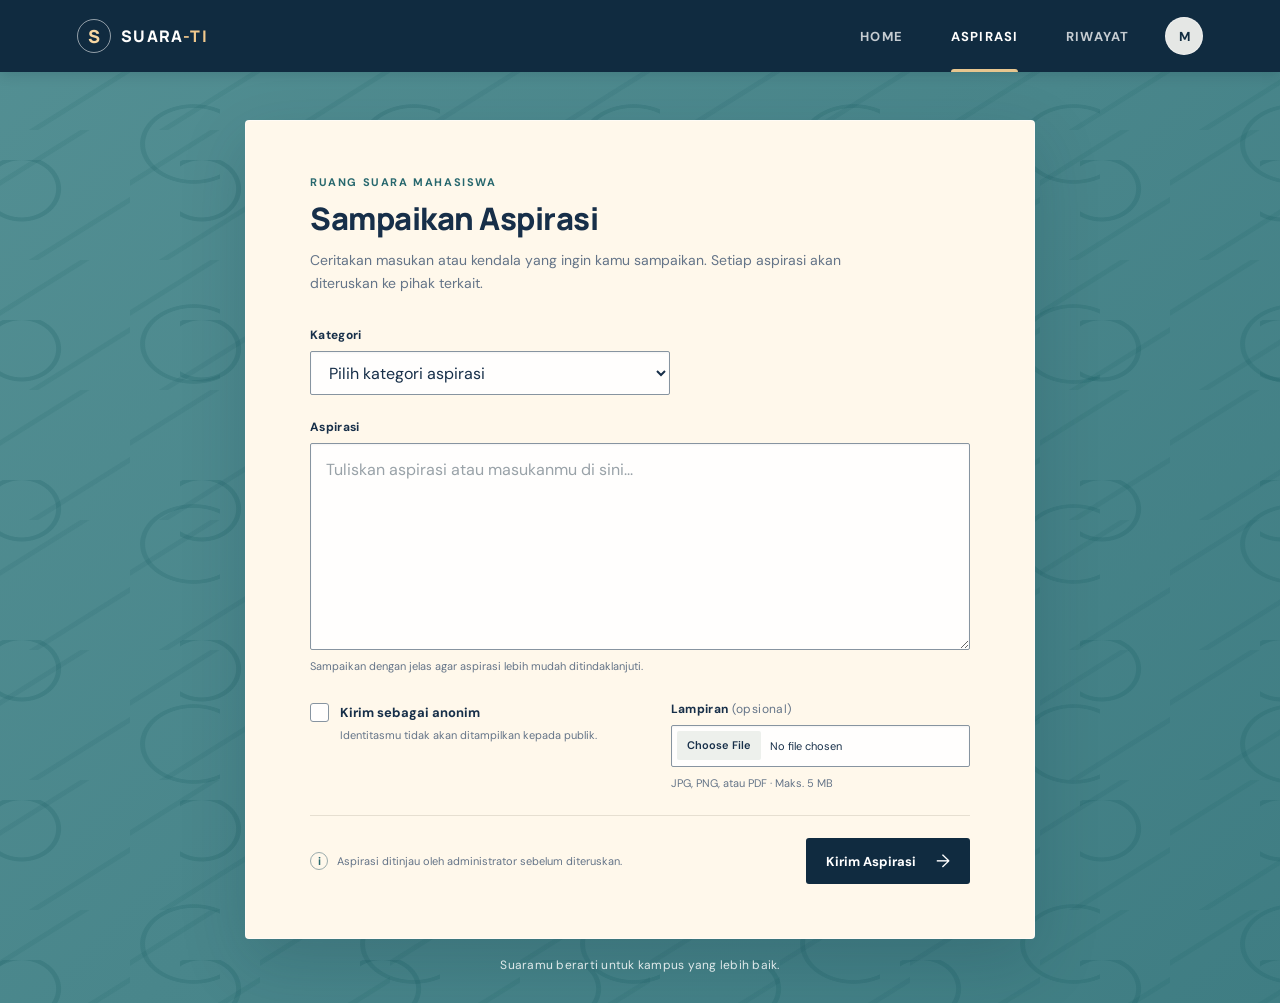
==== index.html @ 34c56a66 "Add student aspiration form UI Co-authored-by: Copilot App <223556219+Copilot@users.noreply.github.c" ====
<!doctype html>
<html lang="id">
  <head>
    <meta charset="utf-8">
    <meta name="viewport" content="width=device-width, initial-scale=1">
    <meta
      name="description"
      content="Sampaikan aspirasi dan masukan untuk lingkungan Fakultas Sains dan Teknologi."
    >
    <title>Sampaikan Aspirasi | SUARA-TI</title>
    <link rel="stylesheet" href="styles.css">
  </head>
  <body>
    <header class="siteHeader">
      <a class="brand" href="#" aria-label="SUARA-TI, halaman utama">
        <span class="brandMark" aria-hidden="true">S</span>
        <span class="brandName">SUARA<span>-TI</span></span>
      </a>

      <nav class="mainNav" aria-label="Navigasi utama">
        <a class="navLink" href="#">Home</a>
        <a class="navLink isActive" href="#" aria-current="page">Aspirasi</a>
        <a class="navLink" href="#">Riwayat</a>
      </nav>

      <button class="profileButton" type="button" aria-label="Profil mahasiswa">
        <span class="profileInitials" aria-hidden="true">M</span>
      </button>
    </header>

    <main class="pageContent">
      <section class="formCard" aria-labelledby="formTitle">
        <div class="formIntro">
          <p class="eyebrow">Ruang suara mahasiswa</p>
          <h1 id="formTitle">Sampaikan Aspirasi</h1>
          <p class="formDescription">
            Ceritakan masukan atau kendala yang ingin kamu sampaikan. Setiap aspirasi
            akan diteruskan ke pihak terkait.
          </p>
        </div>

        <form class="aspirationForm" action="#" method="post">
          <div class="formField categoryField">
            <label for="category">Kategori</label>
            <select id="category" name="category" required>
              <option value="" selected disabled>Pilih kategori aspirasi</option>
              <option value="akademik">Akademik</option>
              <option value="fasilitas">Fasilitas kampus</option>
              <option value="layanan">Layanan mahasiswa</option>
              <option value="lainnya">Lainnya</option>
            </select>
          </div>

          <div class="formField messageField">
            <label for="aspiration">Aspirasi</label>
            <textarea
              id="aspiration"
              name="aspiration"
              rows="7"
              placeholder="Tuliskan aspirasi atau masukanmu di sini..."
              required
            ></textarea>
            <p class="fieldHint">Sampaikan dengan jelas agar aspirasi lebih mudah ditindaklanjuti.</p>
          </div>

          <div class="formOptions">
            <label class="checkboxField" for="anonymous">
              <input id="anonymous" name="anonymous" type="checkbox">
              <span class="customCheckbox" aria-hidden="true"></span>
              <span class="checkboxCopy">
                <strong>Kirim sebagai anonim</strong>
                <span>Identitasmu tidak akan ditampilkan kepada publik.</span>
              </span>
            </label>

            <div class="formField attachmentField">
              <label for="attachment">Lampiran <span>(opsional)</span></label>
              <input
                id="attachment"
                name="attachment"
                type="file"
                accept=".jpg,.jpeg,.png,.pdf"
              >
              <p class="fieldHint">JPG, PNG, atau PDF · Maks. 5 MB</p>
            </div>
          </div>

          <div class="formFooter">
            <p class="privacyNote">
              <span class="privacyIcon" aria-hidden="true">i</span>
              Aspirasi ditinjau oleh administrator sebelum diteruskan.
            </p>
            <button class="submitButton" type="submit">
              Kirim Aspirasi
              <span aria-hidden="true">→</span>
            </button>
          </div>
        </form>
      </section>
      <p class="pageFootnote">Suaramu berarti untuk kampus yang lebih baik.</p>
    </main>
  </body>
</html>
---- styles.css ----
@import url("https://fonts.googleapis.com/css2?family=DM+Sans:wght@400;500;600;700&family=Manrope:wght@400;500;600;700;800&display=swap");

:root {
  color-scheme: light;
  --ink: #172f49;
  --mutedInk: #647488;
  --navy: #102b40;
  --teal: #367f84;
  --tealDark: #28686e;
  --cream: #fff8eb;
  --white: #fffefd;
  --line: #d7d9d3;
  --shadow: 0 22px 65px rgb(12 40 56 / 18%);
}

* {
  box-sizing: border-box;
}

body {
  min-width: 320px;
  min-height: 100vh;
  margin: 0;
  color: var(--ink);
  font-family: "DM Sans", sans-serif;
  background-color: #4a8d91;
  background-image:
    radial-gradient(ellipse at 12% 18%, transparent 0 34px, rgb(20 91 96 / 22%) 35px 39px, transparent 40px),
    radial-gradient(ellipse at 88% 72%, transparent 0 48px, rgb(20 91 96 / 20%) 49px 53px, transparent 54px),
    repeating-linear-gradient(148deg, transparent 0 42px, rgb(20 91 96 / 12%) 43px 47px, transparent 48px 83px),
    linear-gradient(135deg, #538f93, #3f7d83);
  background-size: 180px 160px, 220px 200px, 130px 130px, cover;
}

button,
input,
select,
textarea {
  font: inherit;
}

.siteHeader {
  position: relative;
  z-index: 1;
  display: flex;
  min-height: 72px;
  align-items: center;
  justify-content: space-between;
  padding: 0 clamp(22px, 6vw, 88px);
  color: var(--white);
  background: var(--navy);
  box-shadow: 0 3px 12px rgb(7 28 42 / 14%);
}

.brand {
  display: inline-flex;
  align-items: center;
  gap: 10px;
  color: inherit;
  text-decoration: none;
}

.brandMark {
  display: grid;
  width: 34px;
  height: 34px;
  place-items: center;
  border: 1px solid rgb(255 255 255 / 54%);
  border-radius: 50%;
  color: #f7d7a2;
  font-family: "Manrope", sans-serif;
  font-size: 18px;
  font-weight: 800;
}

.brandName {
  font-family: "Manrope", sans-serif;
  font-size: 16px;
  font-weight: 800;
  letter-spacing: 1.4px;
}

.brandName span {
  color: #f1c98d;
}

.mainNav {
  display: flex;
  height: 72px;
  align-items: stretch;
  gap: clamp(20px, 4vw, 48px);
  margin-left: auto;
  margin-right: 36px;
}

.navLink {
  position: relative;
  display: inline-flex;
  align-items: center;
  color: rgb(255 255 255 / 76%);
  font-size: 13px;
  font-weight: 700;
  letter-spacing: 1.15px;
  text-decoration: none;
  text-transform: uppercase;
  transition: color 160ms ease;
}

.navLink:hover,
.navLink.isActive {
  color: var(--white);
}

.navLink.isActive::after {
  position: absolute;
  right: 0;
  bottom: 0;
  left: 0;
  height: 3px;
  border-radius: 3px 3px 0 0;
  background: #e7c68f;
  content: "";
}

.profileButton {
  display: grid;
  width: 38px;
  height: 38px;
  flex: 0 0 auto;
  place-items: center;
  padding: 0;
  border: 1px solid rgb(255 255 255 / 42%);
  border-radius: 50%;
  color: var(--navy);
  background: #e5e7e5;
  cursor: pointer;
}

.profileInitials {
  font-size: 13px;
  font-weight: 700;
}

.pageContent {
  display: flex;
  min-height: calc(100vh - 72px);
  flex-direction: column;
  align-items: center;
  justify-content: center;
  padding: 48px 20px 30px;
}

.formCard {
  width: min(100%, 790px);
  padding: clamp(28px, 5vw, 54px) clamp(24px, 6vw, 64px);
  border: 1px solid rgb(255 255 255 / 54%);
  border-radius: 4px;
  background: var(--cream);
  box-shadow: var(--shadow);
}

.formIntro {
  max-width: 600px;
  margin-bottom: 32px;
}

.eyebrow {
  margin: 0 0 8px;
  color: var(--tealDark);
  font-size: 11px;
  font-weight: 700;
  letter-spacing: 1.6px;
  text-transform: uppercase;
}

h1 {
  margin: 0;
  color: var(--ink);
  font-family: "Manrope", sans-serif;
  font-size: clamp(25px, 4vw, 31px);
  font-weight: 800;
  letter-spacing: -0.5px;
}

.formDescription {
  max-width: 540px;
  margin: 10px 0 0;
  color: var(--mutedInk);
  font-size: 14px;
  line-height: 1.65;
}

.aspirationForm {
  display: grid;
  gap: 24px;
}

.formField {
  display: grid;
  gap: 8px;
}

.formField > label {
  color: var(--ink);
  font-size: 12px;
  font-weight: 700;
  letter-spacing: 0.35px;
}

.formField > label span {
  color: var(--mutedInk);
  font-weight: 400;
}

select,
textarea,
.attachmentField input[type="file"] {
  width: 100%;
  border: 1px solid #8794a0;
  border-radius: 2px;
  color: var(--ink);
  background: var(--white);
  box-shadow: inset 0 1px 2px rgb(16 43 64 / 5%);
}

select {
  max-width: 360px;
  min-height: 44px;
  padding: 0 14px;
}

textarea {
  min-height: 180px;
  padding: 13px 15px;
  resize: vertical;
  line-height: 1.6;
}

select:focus,
textarea:focus,
.attachmentField input[type="file"]:focus-visible {
  border-color: var(--tealDark);
  outline: 3px solid rgb(54 127 132 / 18%);
}

textarea::placeholder {
  color: #99a2a8;
}

.fieldHint {
  margin: 0;
  color: var(--mutedInk);
  font-size: 11px;
  line-height: 1.5;
}

.formOptions {
  display: grid;
  grid-template-columns: minmax(0, 1fr) minmax(210px, 0.9fr);
  align-items: start;
  gap: 28px;
  padding-top: 2px;
}

.checkboxField {
  position: relative;
  display: flex;
  align-items: flex-start;
  gap: 11px;
  padding-top: 2px;
  cursor: pointer;
}

.checkboxField input {
  position: absolute;
  width: 1px;
  height: 1px;
  opacity: 0;
}

.customCheckbox {
  display: grid;
  width: 19px;
  height: 19px;
  flex: 0 0 auto;
  place-items: center;
  border: 1px solid #8794a0;
  border-radius: 3px;
  background: var(--white);
}

.checkboxField input:checked + .customCheckbox {
  border-color: var(--tealDark);
  background: var(--tealDark);
}

.checkboxField input:checked + .customCheckbox::after {
  width: 8px;
  height: 4px;
  transform: translateY(-1px) rotate(-45deg);
  border-bottom: 2px solid white;
  border-left: 2px solid white;
  content: "";
}

.checkboxField input:focus-visible + .customCheckbox {
  outline: 3px solid rgb(54 127 132 / 22%);
  outline-offset: 2px;
}

.checkboxCopy {
  display: grid;
  gap: 5px;
  color: var(--mutedInk);
  font-size: 11px;
  line-height: 1.5;
}

.checkboxCopy strong {
  color: var(--ink);
  font-size: 13px;
}

.attachmentField input[type="file"] {
  min-height: 42px;
  padding: 5px;
  font-size: 11px;
}

.attachmentField input[type="file"]::file-selector-button {
  min-height: 29px;
  margin-right: 9px;
  padding: 0 10px;
  border: 0;
  border-radius: 2px;
  color: var(--ink);
  background: #edf0ec;
  font: inherit;
  font-weight: 600;
  cursor: pointer;
}

.formFooter {
  display: flex;
  align-items: center;
  justify-content: space-between;
  gap: 20px;
  padding-top: 22px;
  border-top: 1px solid #e6dfd1;
}

.privacyNote {
  display: flex;
  align-items: center;
  gap: 9px;
  margin: 0;
  color: var(--mutedInk);
  font-size: 11px;
  line-height: 1.5;
}

.privacyIcon {
  display: grid;
  width: 18px;
  height: 18px;
  flex: 0 0 auto;
  place-items: center;
  border: 1px solid #9aabac;
  border-radius: 50%;
  color: var(--tealDark);
  font-size: 11px;
  font-weight: 700;
}

.submitButton {
  display: inline-flex;
  min-height: 46px;
  align-items: center;
  justify-content: center;
  gap: 20px;
  padding: 0 20px;
  border: 0;
  border-radius: 3px;
  color: white;
  background: var(--navy);
  font-size: 13px;
  font-weight: 700;
  cursor: pointer;
  transition: background-color 160ms ease, transform 160ms ease;
}

.submitButton:hover {
  transform: translateY(-1px);
  background: var(--tealDark);
}

.submitButton:focus-visible,
.profileButton:focus-visible,
.navLink:focus-visible,
.brand:focus-visible {
  outline: 3px solid #e7c68f;
  outline-offset: 3px;
}

.submitButton span {
  font-size: 18px;
  font-weight: 400;
  line-height: 1;
}

.pageFootnote {
  margin: 18px 0 0;
  color: rgb(255 255 255 / 84%);
  font-size: 12px;
  letter-spacing: 0.25px;
  text-align: center;
}

@media (max-width: 620px) {
  .siteHeader {
    min-height: 64px;
    padding: 0 18px;
  }

  .brandName {
    display: none;
  }

  .mainNav {
    height: 64px;
    gap: clamp(13px, 4vw, 25px);
    margin-right: 18px;
  }

  .navLink {
    font-size: 10px;
    letter-spacing: 0.7px;
  }

  .profileButton {
    width: 34px;
    height: 34px;
  }

  .pageContent {
    min-height: calc(100vh - 64px);
    justify-content: flex-start;
    padding: 24px 14px;
  }

  .formCard {
    padding: 27px 21px;
  }

  .formIntro {
    margin-bottom: 26px;
  }

  .formDescription {
    font-size: 13px;
  }

  .aspirationForm {
    gap: 20px;
  }

  textarea {
    min-height: 160px;
  }

  .formOptions {
    grid-template-columns: 1fr;
    gap: 20px;
  }

  .formFooter {
    align-items: stretch;
    flex-direction: column;
    padding-top: 18px;
  }

  .submitButton {
    width: 100%;
  }
}

@media (prefers-reduced-motion: reduce) {
  *,
  *::before,
  *::after {
    scroll-behavior: auto !important;
    transition-duration: 0.01ms !important;
  }
}
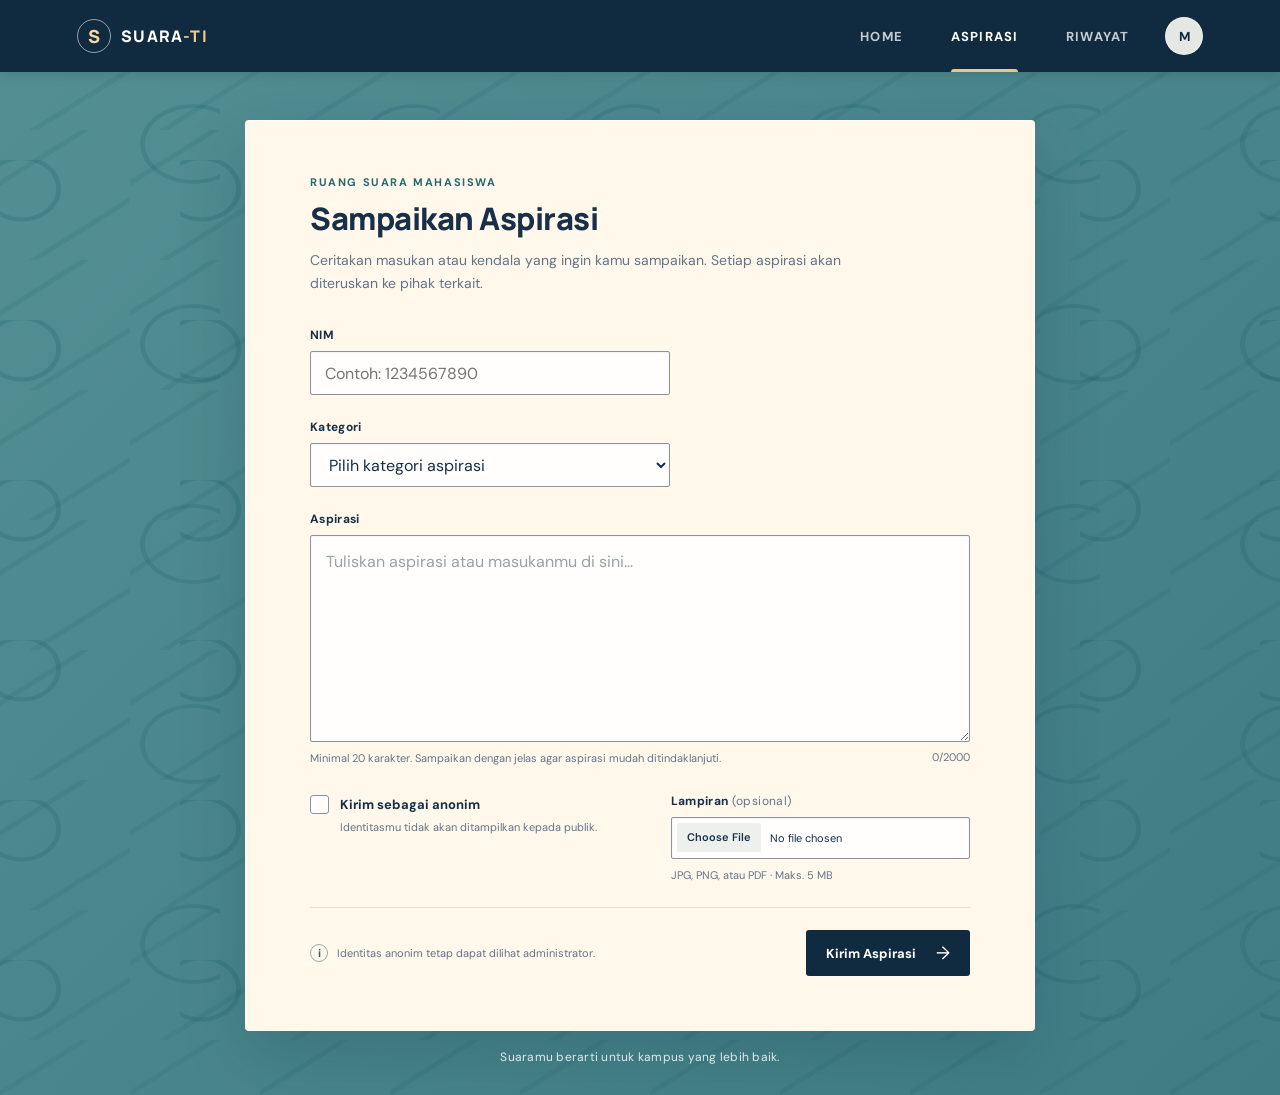
==== commit b0dee609: "Add aspiration form validation Co-authored-by: Copilot App <223556219+Copilot@users.noreply.github.c" ====
--- a/index.html
+++ b/index.html
@@ -39,16 +39,40 @@
           </p>
         </div>
 
-        <form class="aspirationForm" action="#" method="post">
+        <form class="aspirationForm" id="aspirationForm" novalidate>
+          <div class="formField nimField">
+            <label for="studentId">NIM</label>
+            <input
+              id="studentId"
+              name="studentId"
+              type="text"
+              inputmode="numeric"
+              autocomplete="off"
+              placeholder="Contoh: 1234567890"
+              pattern="[0-9]{10}"
+              minlength="10"
+              maxlength="10"
+              aria-describedby="studentIdError"
+              required
+            >
+            <p class="fieldError" id="studentIdError"></p>
+          </div>
+
           <div class="formField categoryField">
             <label for="category">Kategori</label>
-            <select id="category" name="category" required>
+            <select
+              id="category"
+              name="category"
+              aria-describedby="categoryError"
+              required
+            >
               <option value="" selected disabled>Pilih kategori aspirasi</option>
               <option value="akademik">Akademik</option>
               <option value="fasilitas">Fasilitas kampus</option>
               <option value="layanan">Layanan mahasiswa</option>
               <option value="lainnya">Lainnya</option>
             </select>
+            <p class="fieldError" id="categoryError"></p>
           </div>
 
           <div class="formField messageField">
@@ -57,10 +81,19 @@
               id="aspiration"
               name="aspiration"
               rows="7"
+              minlength="20"
+              maxlength="2000"
               placeholder="Tuliskan aspirasi atau masukanmu di sini..."
+              aria-describedby="aspirationHint aspirationCounter aspirationError"
               required
             ></textarea>
-            <p class="fieldHint">Sampaikan dengan jelas agar aspirasi lebih mudah ditindaklanjuti.</p>
+            <div class="fieldMeta">
+              <p class="fieldHint" id="aspirationHint">
+                Minimal 20 karakter. Sampaikan dengan jelas agar aspirasi mudah ditindaklanjuti.
+              </p>
+              <p class="characterCounter" id="aspirationCounter" aria-live="polite">0/2000</p>
+            </div>
+            <p class="fieldError" id="aspirationError"></p>
           </div>
 
           <div class="formOptions">
@@ -80,15 +113,26 @@
                 name="attachment"
                 type="file"
                 accept=".jpg,.jpeg,.png,.pdf"
+                aria-describedby="attachmentHint attachmentError"
               >
-              <p class="fieldHint">JPG, PNG, atau PDF · Maks. 5 MB</p>
+              <p class="fieldHint" id="attachmentHint">JPG, PNG, atau PDF · Maks. 5 MB</p>
+              <p class="fieldError" id="attachmentError"></p>
             </div>
           </div>
+
+          <div
+            class="formFeedback"
+            id="formFeedback"
+            role="status"
+            aria-live="polite"
+            tabindex="-1"
+            hidden
+          ></div>
 
           <div class="formFooter">
             <p class="privacyNote">
               <span class="privacyIcon" aria-hidden="true">i</span>
-              Aspirasi ditinjau oleh administrator sebelum diteruskan.
+              Identitas anonim tetap dapat dilihat administrator.
             </p>
             <button class="submitButton" type="submit">
               Kirim Aspirasi
@@ -99,5 +143,6 @@
       </section>
       <p class="pageFootnote">Suaramu berarti untuk kampus yang lebih baik.</p>
     </main>
+    <script src="script.js" defer></script>
   </body>
 </html>
--- a/styles.css
+++ b/styles.css
@@ -213,6 +213,7 @@
 }
 
 select,
+input[type="text"],
 textarea,
 .attachmentField input[type="file"] {
   width: 100%;
@@ -229,6 +230,12 @@
   padding: 0 14px;
 }
 
+input[type="text"] {
+  max-width: 360px;
+  min-height: 44px;
+  padding: 0 14px;
+}
+
 textarea {
   min-height: 180px;
   padding: 13px 15px;
@@ -237,6 +244,7 @@
 }
 
 select:focus,
+input[type="text"]:focus,
 textarea:focus,
 .attachmentField input[type="file"]:focus-visible {
   border-color: var(--tealDark);
@@ -252,6 +260,65 @@
   color: var(--mutedInk);
   font-size: 11px;
   line-height: 1.5;
+}
+
+.fieldMeta {
+  display: flex;
+  align-items: flex-start;
+  justify-content: space-between;
+  gap: 12px;
+}
+
+.characterCounter {
+  flex: 0 0 auto;
+  margin: 0;
+  color: var(--mutedInk);
+  font-size: 11px;
+  font-variant-numeric: tabular-nums;
+}
+
+.fieldError {
+  min-height: 0;
+  margin: 0;
+  color: #a52e32;
+  font-size: 12px;
+  font-weight: 600;
+  line-height: 1.45;
+}
+
+.fieldError:empty {
+  display: none;
+}
+
+.isInvalid {
+  border-color: #b83b3e !important;
+  outline: 3px solid rgb(184 59 62 / 13%);
+}
+
+.formFeedback {
+  padding: 13px 15px;
+  border: 1px solid #a7cbb4;
+  border-radius: 3px;
+  color: #245c3b;
+  background: #edf7f0;
+  font-size: 13px;
+  font-weight: 600;
+  line-height: 1.5;
+}
+
+.formFeedback[hidden] {
+  display: none;
+}
+
+.formFeedback.isError {
+  border-color: #e4b7b7;
+  color: #8d292d;
+  background: #fff0ef;
+}
+
+.characterCounter.isAtLimit {
+  color: #a52e32;
+  font-weight: 700;
 }
 
 .formOptions {
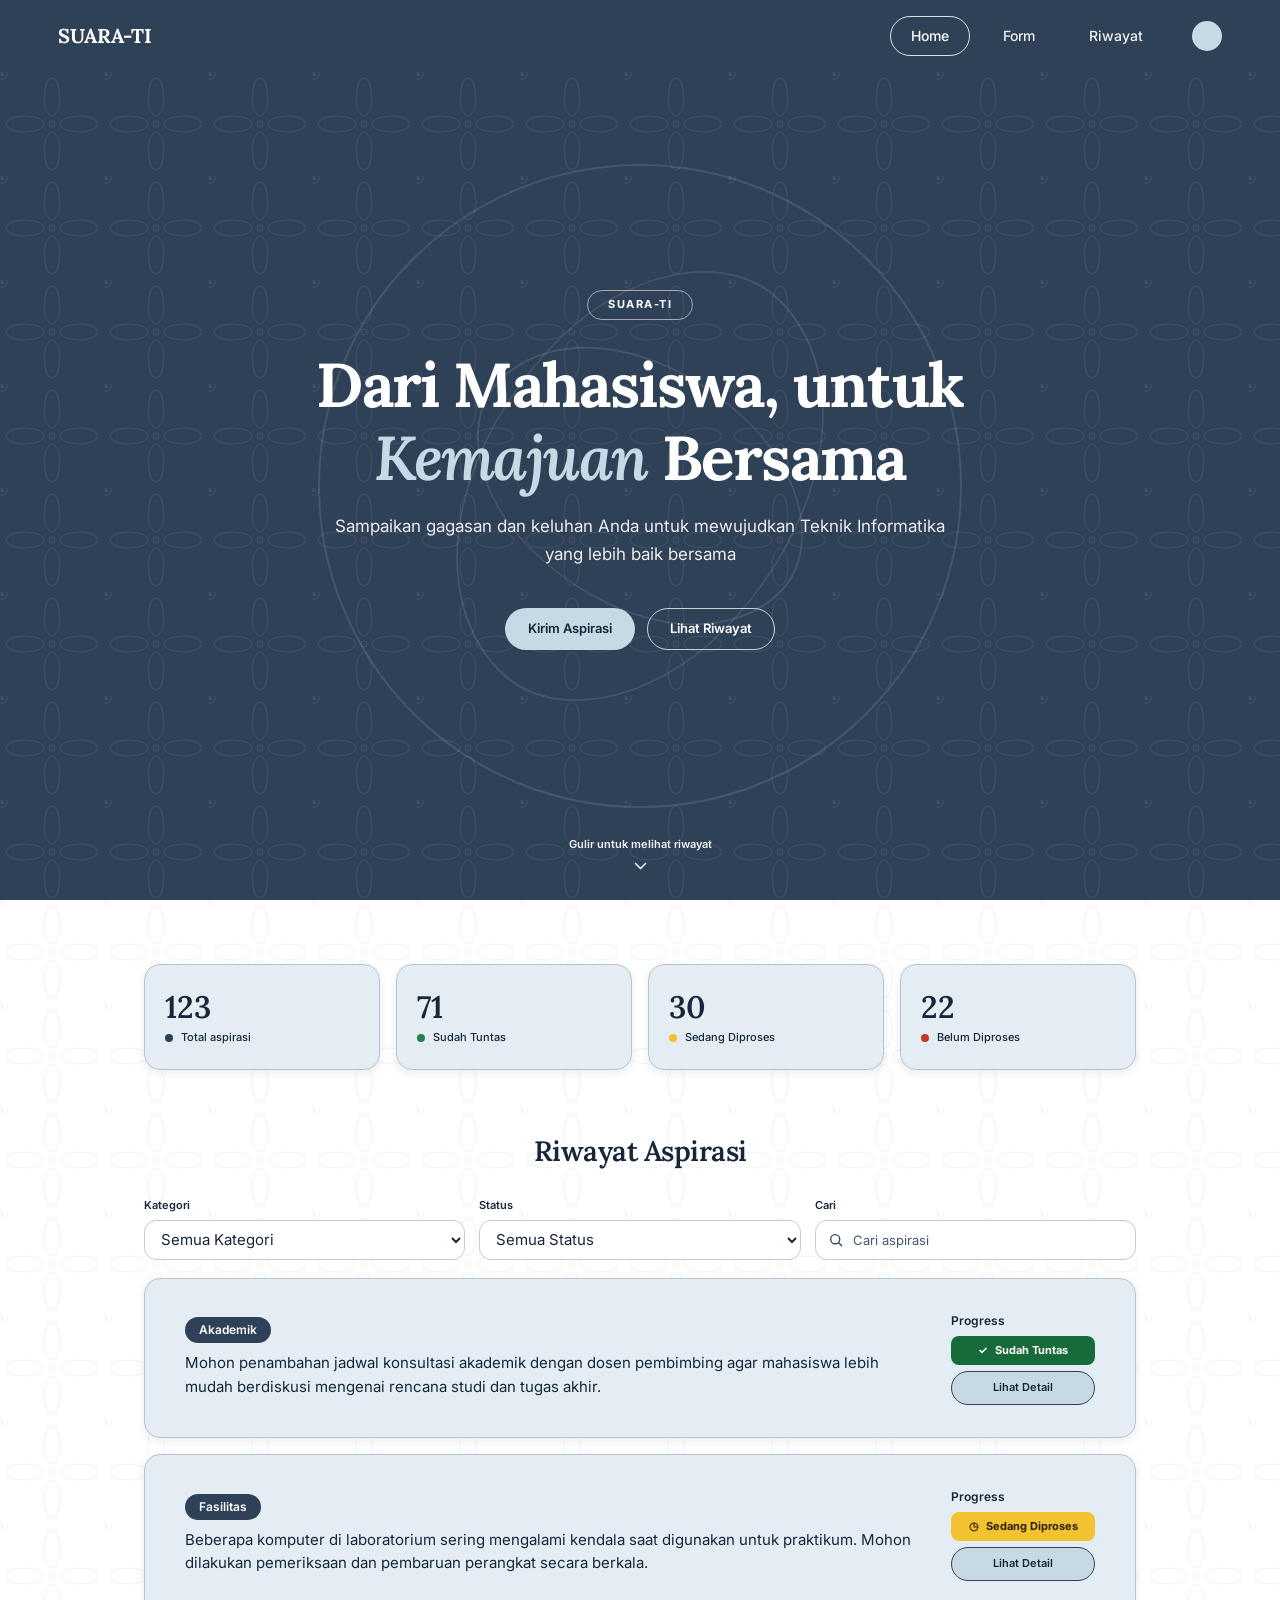
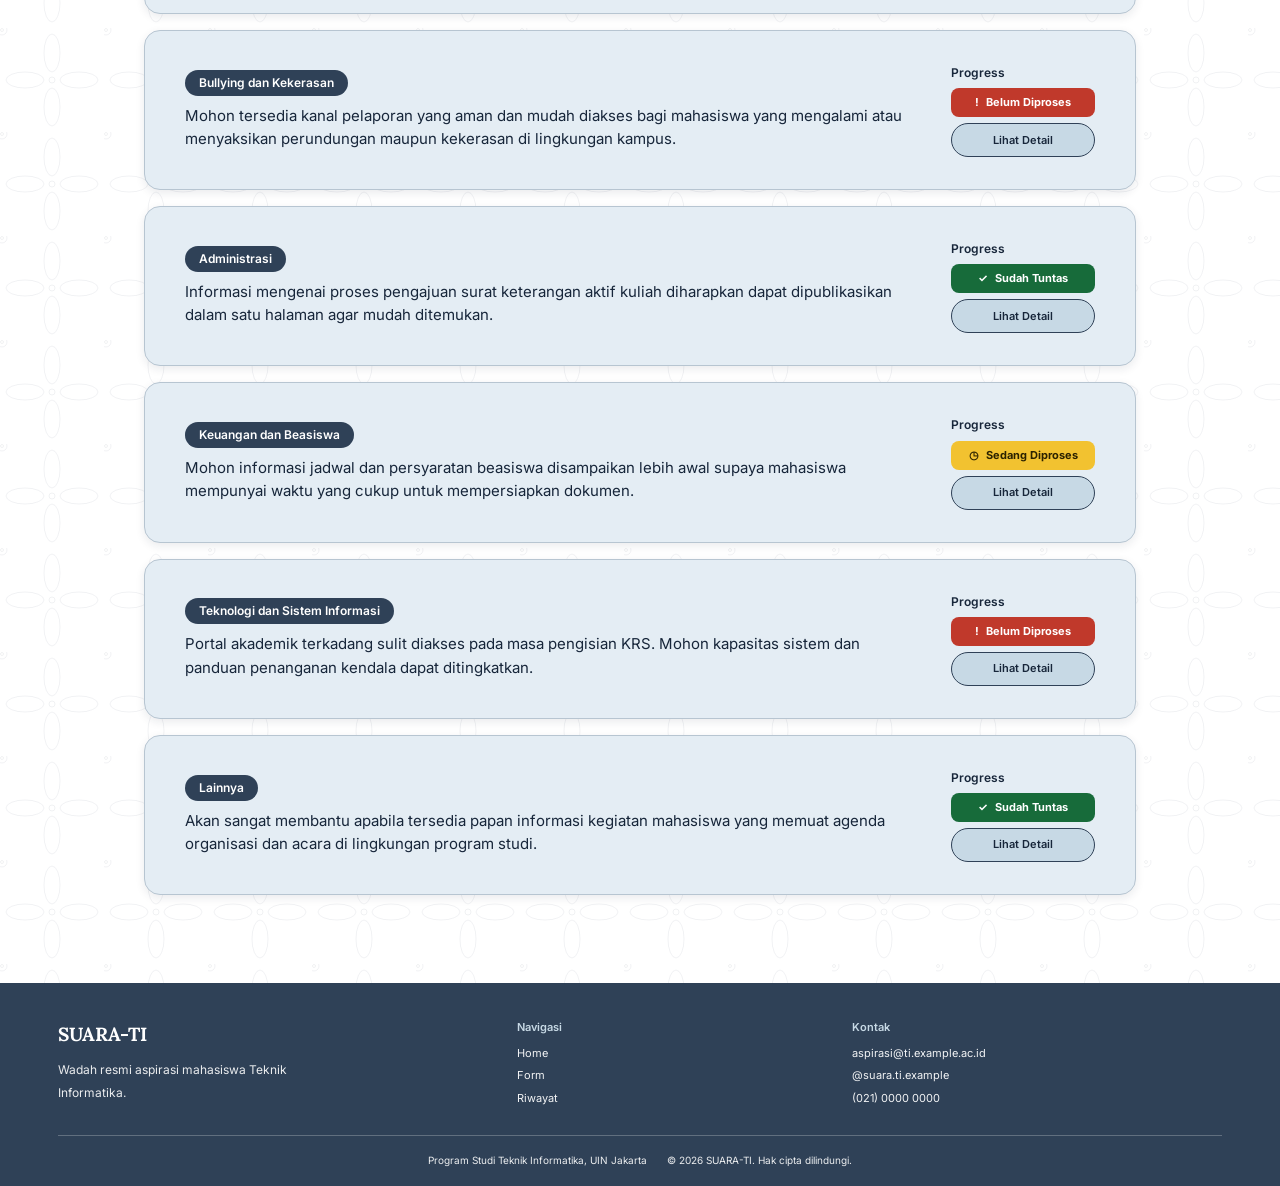
==== commit 1412cd82: "Build responsive SUARA-TI frontend demo Co-authored-by: Copilot App <223556219+Copilot@users.noreply" ====
--- a/index.html
+++ b/index.html
@@ -3,146 +3,101 @@
   <head>
     <meta charset="utf-8">
     <meta name="viewport" content="width=device-width, initial-scale=1">
-    <meta
-      name="description"
-      content="Sampaikan aspirasi dan masukan untuk lingkungan Fakultas Sains dan Teknologi."
-    >
-    <title>Sampaikan Aspirasi | SUARA-TI</title>
+    <meta name="description" content="Wadah aspirasi mahasiswa Teknik Informatika UIN Jakarta.">
+    <title>SUARA-TI | Dari Mahasiswa, untuk Kemajuan Bersama</title>
+    <link rel="preconnect" href="https://fonts.googleapis.com">
+    <link rel="preconnect" href="https://fonts.gstatic.com" crossorigin>
+    <link href="https://fonts.googleapis.com/css2?family=Inter:wght@400;500;600;700&family=Lora:ital,wght@0,500;0,600;0,700;1,600&display=swap" rel="stylesheet">
     <link rel="stylesheet" href="styles.css">
+    <script src="app.js" defer></script>
   </head>
-  <body>
-    <header class="siteHeader">
-      <a class="brand" href="#" aria-label="SUARA-TI, halaman utama">
-        <span class="brandMark" aria-hidden="true">S</span>
-        <span class="brandName">SUARA<span>-TI</span></span>
-      </a>
-
-      <nav class="mainNav" aria-label="Navigasi utama">
-        <a class="navLink" href="#">Home</a>
-        <a class="navLink isActive" href="#" aria-current="page">Aspirasi</a>
-        <a class="navLink" href="#">Riwayat</a>
+  <body data-page="home">
+    <a class="skip-link" href="#konten">Lewati ke konten</a>
+    <header class="site-header">
+      <a class="brand" href="index.html" aria-label="SUARA-TI, halaman utama">SUARA-TI</a>
+      <nav class="main-nav" aria-label="Navigasi utama">
+        <a class="nav-link is-active" href="index.html" aria-current="page">Home</a>
+        <a class="nav-link" href="form.html">Form</a>
+        <a class="nav-link" href="riwayat.html">Riwayat</a>
       </nav>
-
-      <button class="profileButton" type="button" aria-label="Profil mahasiswa">
-        <span class="profileInitials" aria-hidden="true">M</span>
-      </button>
+      <span class="profile-avatar" aria-hidden="true"></span>
     </header>
 
-    <main class="pageContent">
-      <section class="formCard" aria-labelledby="formTitle">
-        <div class="formIntro">
-          <p class="eyebrow">Ruang suara mahasiswa</p>
-          <h1 id="formTitle">Sampaikan Aspirasi</h1>
-          <p class="formDescription">
-            Ceritakan masukan atau kendala yang ingin kamu sampaikan. Setiap aspirasi
-            akan diteruskan ke pihak terkait.
-          </p>
+    <main id="konten">
+      <section class="hero batik-dark" aria-labelledby="hero-title">
+        <div class="hero-ornament" aria-hidden="true"><span></span><span></span><span></span></div>
+        <div class="hero-content">
+          <span class="hero-kicker">SUARA-TI</span>
+          <h1 id="hero-title">Dari Mahasiswa, untuk<br><em>Kemajuan</em> Bersama</h1>
+          <p>Sampaikan gagasan dan keluhan Anda untuk mewujudkan Teknik Informatika yang lebih baik bersama</p>
+          <div class="hero-actions">
+            <a class="button button-secondary" href="form.html">Kirim Aspirasi</a>
+            <a class="button button-outline" href="#riwayat">Lihat Riwayat</a>
+          </div>
         </div>
+        <a class="scroll-cue" href="#riwayat">
+          <span>Gulir untuk melihat riwayat</span>
+          <svg aria-hidden="true" viewBox="0 0 24 24"><path d="m6 9 6 6 6-6"/></svg>
+        </a>
+      </section>
 
-        <form class="aspirationForm" id="aspirationForm" novalidate>
-          <div class="formField nimField">
-            <label for="studentId">NIM</label>
-            <input
-              id="studentId"
-              name="studentId"
-              type="text"
-              inputmode="numeric"
-              autocomplete="off"
-              placeholder="Contoh: 1234567890"
-              pattern="[0-9]{10}"
-              minlength="10"
-              maxlength="10"
-              aria-describedby="studentIdError"
-              required
-            >
-            <p class="fieldError" id="studentIdError"></p>
+      <section class="content-section home-content batik-light" id="riwayat" aria-label="Statistik dan riwayat aspirasi">
+        <div class="content-wrap">
+          <div class="stats-grid" aria-label="Statistik aspirasi">
+            <article class="stat-card reveal"><strong data-count="128">0</strong><span><i class="stat-dot dot-navy"></i>Total aspirasi</span></article>
+            <article class="stat-card reveal"><strong data-count="74">0</strong><span><i class="stat-dot dot-green"></i>Sudah Tuntas</span></article>
+            <article class="stat-card reveal"><strong data-count="31">0</strong><span><i class="stat-dot dot-yellow"></i>Sedang Diproses</span></article>
+            <article class="stat-card reveal"><strong data-count="23">0</strong><span><i class="stat-dot dot-red"></i>Belum Diproses</span></article>
           </div>
 
-          <div class="formField categoryField">
-            <label for="category">Kategori</label>
-            <select
-              id="category"
-              name="category"
-              aria-describedby="categoryError"
-              required
-            >
-              <option value="" selected disabled>Pilih kategori aspirasi</option>
-              <option value="akademik">Akademik</option>
-              <option value="fasilitas">Fasilitas kampus</option>
-              <option value="layanan">Layanan mahasiswa</option>
-              <option value="lainnya">Lainnya</option>
-            </select>
-            <p class="fieldError" id="categoryError"></p>
-          </div>
+          <section class="history-section" aria-labelledby="home-history-title">
+            <h2 class="section-title" id="home-history-title">Riwayat Aspirasi</h2>
+            <div class="filter-row">
+              <label class="filter-field">
+                <span>Kategori</span>
+                <select data-filter="category" aria-label="Filter kategori aspirasi"></select>
+              </label>
+              <label class="filter-field">
+                <span>Status</span>
+                <select data-filter="status" aria-label="Filter status aspirasi"></select>
+              </label>
+              <label class="filter-field search-field">
+                <span>Cari</span>
+                <span class="search-control">
+                  <svg aria-hidden="true" viewBox="0 0 24 24"><circle cx="10.8" cy="10.8" r="6.8"/><path d="m16 16 4.5 4.5"/></svg>
+                  <input type="search" data-filter="search" placeholder="Cari aspirasi" autocomplete="off">
+                </span>
+              </label>
+            </div>
+            <div class="history-list" data-history-list aria-live="polite"></div>
+            <p class="empty-state" data-empty-state hidden>Tidak ada aspirasi yang sesuai dengan pencarian.</p>
+          </section>
+        </div>
+      </section>
+    </main>
+    <div data-toast class="toast" role="status" aria-live="polite" hidden></div>
 
-          <div class="formField messageField">
-            <label for="aspiration">Aspirasi</label>
-            <textarea
-              id="aspiration"
-              name="aspiration"
-              rows="7"
-              minlength="20"
-              maxlength="2000"
-              placeholder="Tuliskan aspirasi atau masukanmu di sini..."
-              aria-describedby="aspirationHint aspirationCounter aspirationError"
-              required
-            ></textarea>
-            <div class="fieldMeta">
-              <p class="fieldHint" id="aspirationHint">
-                Minimal 20 karakter. Sampaikan dengan jelas agar aspirasi mudah ditindaklanjuti.
-              </p>
-              <p class="characterCounter" id="aspirationCounter" aria-live="polite">0/2000</p>
-            </div>
-            <p class="fieldError" id="aspirationError"></p>
-          </div>
-
-          <div class="formOptions">
-            <label class="checkboxField" for="anonymous">
-              <input id="anonymous" name="anonymous" type="checkbox">
-              <span class="customCheckbox" aria-hidden="true"></span>
-              <span class="checkboxCopy">
-                <strong>Kirim sebagai anonim</strong>
-                <span>Identitasmu tidak akan ditampilkan kepada publik.</span>
-              </span>
-            </label>
-
-            <div class="formField attachmentField">
-              <label for="attachment">Lampiran <span>(opsional)</span></label>
-              <input
-                id="attachment"
-                name="attachment"
-                type="file"
-                accept=".jpg,.jpeg,.png,.pdf"
-                aria-describedby="attachmentHint attachmentError"
-              >
-              <p class="fieldHint" id="attachmentHint">JPG, PNG, atau PDF · Maks. 5 MB</p>
-              <p class="fieldError" id="attachmentError"></p>
-            </div>
-          </div>
-
-          <div
-            class="formFeedback"
-            id="formFeedback"
-            role="status"
-            aria-live="polite"
-            tabindex="-1"
-            hidden
-          ></div>
-
-          <div class="formFooter">
-            <p class="privacyNote">
-              <span class="privacyIcon" aria-hidden="true">i</span>
-              Identitas anonim tetap dapat dilihat administrator.
-            </p>
-            <button class="submitButton" type="submit">
-              Kirim Aspirasi
-              <span aria-hidden="true">→</span>
-            </button>
-          </div>
-        </form>
-      </section>
-      <p class="pageFootnote">Suaramu berarti untuk kampus yang lebih baik.</p>
-    </main>
-    <script src="script.js" defer></script>
+    <footer class="site-footer">
+      <div class="footer-main">
+        <div class="footer-about">
+          <a class="footer-brand" href="index.html">SUARA-TI</a>
+          <p>Wadah resmi aspirasi mahasiswa Teknik Informatika.</p>
+        </div>
+        <div class="footer-column">
+          <h2>Navigasi</h2>
+          <a href="index.html">Home</a><a href="form.html">Form</a><a href="riwayat.html">Riwayat</a>
+        </div>
+        <div class="footer-column">
+          <h2>Kontak</h2>
+          <a href="mailto:aspirasi@ti.example.ac.id">aspirasi@ti.example.ac.id</a>
+          <a href="https://instagram.com/suara.ti.example">@suara.ti.example</a>
+          <a href="tel:+622100000000">(021) 0000 0000</a>
+        </div>
+      </div>
+      <div class="footer-bottom">
+        <span>Program Studi Teknik Informatika, UIN Jakarta</span>
+        <span>© 2026 SUARA-TI. Hak cipta dilindungi.</span>
+      </div>
+    </footer>
   </body>
 </html>
--- a/styles.css
+++ b/styles.css
@@ -1,561 +1,713 @@
-@import url("https://fonts.googleapis.com/css2?family=DM+Sans:wght@400;500;600;700&family=Manrope:wght@400;500;600;700;800&display=swap");
-
 :root {
   color-scheme: light;
-  --ink: #172f49;
-  --mutedInk: #647488;
-  --navy: #102b40;
-  --teal: #367f84;
-  --tealDark: #28686e;
-  --cream: #fff8eb;
-  --white: #fffefd;
-  --line: #d7d9d3;
-  --shadow: 0 22px 65px rgb(12 40 56 / 18%);
-}
-
-* {
-  box-sizing: border-box;
+  --navy: #2f4157;
+  --blue-light: #c7d9e5;
+  --panel: #e4edf4;
+  --ink: #17263a;
+  --white: #ffffff;
+  --muted: #43576f;
+  --line: #b7c5d1;
+  --green: #176b3a;
+  --yellow: #f2c230;
+  --red: #c0392b;
+  --shadow: 0 3px 10px rgb(23 38 58 / 9%);
+  --shadow-raised: 0 10px 24px rgb(23 38 58 / 15%);
+  --radius-card: 16px;
+  --radius-control: 12px;
+  --header-height: 72px;
+}
+
+* { box-sizing: border-box; }
+
+html {
+  min-width: 320px;
+  scroll-behavior: smooth;
+  scroll-padding-top: calc(var(--header-height) + 16px);
 }
 
 body {
   min-width: 320px;
-  min-height: 100vh;
   margin: 0;
   color: var(--ink);
-  font-family: "DM Sans", sans-serif;
-  background-color: #4a8d91;
-  background-image:
-    radial-gradient(ellipse at 12% 18%, transparent 0 34px, rgb(20 91 96 / 22%) 35px 39px, transparent 40px),
-    radial-gradient(ellipse at 88% 72%, transparent 0 48px, rgb(20 91 96 / 20%) 49px 53px, transparent 54px),
-    repeating-linear-gradient(148deg, transparent 0 42px, rgb(20 91 96 / 12%) 43px 47px, transparent 48px 83px),
-    linear-gradient(135deg, #538f93, #3f7d83);
-  background-size: 180px 160px, 220px 200px, 130px 130px, cover;
-}
-
-button,
-input,
-select,
-textarea {
-  font: inherit;
-}
-
-.siteHeader {
+  background: var(--white);
+  font-family: "Inter", sans-serif;
+  font-size: 15px;
+  line-height: 1.6;
+  opacity: 1;
+  transition: opacity 170ms ease;
+}
+
+body.is-leaving { opacity: 0; }
+
+button, input, select, textarea { font: inherit; }
+button, a, select, input[type="checkbox"], input[type="file"] { -webkit-tap-highlight-color: transparent; }
+a { color: inherit; }
+
+.skip-link {
+  position: fixed;
+  z-index: 20;
+  top: 8px;
+  left: 8px;
+  padding: 10px 16px;
+  transform: translateY(-150%);
+  border-radius: 8px;
+  color: var(--ink);
+  background: var(--white);
+  box-shadow: var(--shadow);
+  transition: transform 180ms ease;
+}
+
+.skip-link:focus { transform: translateY(0); }
+
+.site-header {
+  position: sticky;
+  z-index: 10;
+  top: 0;
+  display: flex;
+  min-height: var(--header-height);
+  align-items: center;
+  justify-content: space-between;
+  padding: 0 clamp(24px, 4.5vw, 64px);
+  color: var(--white);
+  background: var(--navy);
+}
+
+.brand, .footer-brand {
+  color: var(--white);
+  font-family: "Lora", serif;
+  font-size: 20px;
+  font-weight: 700;
+  letter-spacing: 0.1px;
+  text-decoration: none;
+}
+
+.main-nav {
+  display: flex;
+  align-items: center;
+  gap: 12px;
+  margin-left: auto;
+  margin-right: 28px;
+}
+
+.nav-link {
+  position: relative;
+  display: inline-flex;
+  min-height: 40px;
+  align-items: center;
+  justify-content: center;
+  padding: 0 20px;
+  border: 1px solid transparent;
+  border-radius: 999px;
+  color: rgb(255 255 255 / 92%);
+  font-size: 14px;
+  font-weight: 500;
+  text-decoration: none;
+  transition: border-color 180ms ease, background-color 180ms ease, color 180ms ease;
+}
+
+.nav-link:hover, .nav-link.is-active {
+  border-color: rgb(255 255 255 / 84%);
+  color: var(--white);
+}
+
+.nav-link:hover { background: rgb(255 255 255 / 7%); }
+
+.profile-avatar {
+  width: 30px;
+  height: 30px;
+  flex: 0 0 auto;
+  border-radius: 50%;
+  background: var(--blue-light);
+}
+
+.batik-light, .batik-dark {
+  background-repeat: repeat;
+  background-size: 104px 104px;
+}
+
+.batik-light {
+  background-color: var(--white);
+  background-image: url("data:image/svg+xml,%3Csvg xmlns='http://www.w3.org/2000/svg' width='104' height='104' viewBox='0 0 104 104'%3E%3Cg fill='none' stroke='%232f4157' stroke-opacity='.065' stroke-width='1'%3E%3Cellipse cx='52' cy='25' rx='8' ry='19'/%3E%3Cellipse cx='52' cy='79' rx='8' ry='19'/%3E%3Cellipse cx='25' cy='52' rx='19' ry='8'/%3E%3Cellipse cx='79' cy='52' rx='19' ry='8'/%3E%3Ccircle cx='52' cy='52' r='3'/%3E%3Ccircle cx='2' cy='2' r='5'/%3E%3Ccircle cx='2' cy='2' r='1.5'/%3E%3C/g%3E%3C/svg%3E");
+}
+
+.batik-dark {
+  background-color: var(--navy);
+  background-image: url("data:image/svg+xml,%3Csvg xmlns='http://www.w3.org/2000/svg' width='104' height='104' viewBox='0 0 104 104'%3E%3Cg fill='none' stroke='%23ffffff' stroke-opacity='.085' stroke-width='1'%3E%3Cellipse cx='52' cy='25' rx='8' ry='19'/%3E%3Cellipse cx='52' cy='79' rx='8' ry='19'/%3E%3Cellipse cx='25' cy='52' rx='19' ry='8'/%3E%3Cellipse cx='79' cy='52' rx='19' ry='8'/%3E%3Ccircle cx='52' cy='52' r='3'/%3E%3Ccircle cx='2' cy='2' r='5'/%3E%3Ccircle cx='2' cy='2' r='1.5'/%3E%3C/g%3E%3C/svg%3E");
+}
+
+.hero {
+  position: relative;
+  display: grid;
+  min-height: calc(100svh - var(--header-height));
+  overflow: hidden;
+  place-items: center;
+  padding: 64px 24px 96px;
+  color: var(--white);
+  text-align: center;
+}
+
+.hero-content {
   position: relative;
   z-index: 1;
+  width: min(100%, 850px);
+  animation: rise-in 550ms ease both;
+}
+
+.hero-kicker {
+  display: inline-flex;
+  min-height: 30px;
+  align-items: center;
+  padding: 2px 20px;
+  border: 1px solid rgb(255 255 255 / 55%);
+  border-radius: 999px;
+  font-size: 11px;
+  font-weight: 700;
+  letter-spacing: 1.5px;
+}
+
+.hero h1 {
+  margin: 28px 0 18px;
+  font-family: "Lora", serif;
+  font-size: clamp(38px, 5.2vw, 62px);
+  font-weight: 700;
+  letter-spacing: -1.6px;
+  line-height: 1.18;
+}
+
+.hero h1 em { color: var(--blue-light); font-weight: 600; }
+
+.hero-content > p {
+  max-width: 620px;
+  margin: 0 auto;
+  color: rgb(255 255 255 / 91%);
+  font-size: clamp(15px, 1.45vw, 17px);
+  line-height: 1.65;
+}
+
+.hero-actions {
   display: flex;
-  min-height: 72px;
-  align-items: center;
-  justify-content: space-between;
-  padding: 0 clamp(22px, 6vw, 88px);
+  flex-wrap: wrap;
+  justify-content: center;
+  gap: 12px;
+  margin-top: 40px;
+}
+
+.hero-ornament {
+  position: absolute;
+  top: 50%;
+  left: 50%;
+  width: min(72vw, 700px);
+  aspect-ratio: 1;
+  transform: translate(-50%, -50%);
+  animation: ornament-drift 28s ease-in-out infinite alternate;
+  pointer-events: none;
+}
+
+.hero-ornament span {
+  position: absolute;
+  inset: 4%;
+  border: 2px solid rgb(255 255 255 / 11%);
+  border-radius: 50%;
+}
+
+.hero-ornament span:nth-child(2) {
+  inset: 17%;
+  transform: rotate(45deg) scaleX(0.7);
+  border-radius: 40% 60% 40% 60%;
+}
+
+.hero-ornament span:nth-child(3) {
+  inset: 25%;
+  transform: rotate(-45deg) scaleX(0.7);
+  border-radius: 40% 60% 40% 60%;
+}
+
+.scroll-cue {
+  position: absolute;
+  bottom: 24px;
+  left: 50%;
+  display: grid;
+  justify-items: center;
+  gap: 2px;
+  transform: translateX(-50%);
+  color: rgb(255 255 255 / 92%);
+  font-size: 11px;
+  font-weight: 600;
+  text-decoration: none;
+}
+
+.scroll-cue svg {
+  width: 20px;
+  height: 20px;
+  fill: none;
+  stroke: currentColor;
+  stroke-linecap: round;
+  stroke-linejoin: round;
+  stroke-width: 2;
+  animation: bob 1.8s ease-in-out infinite;
+}
+
+.content-section { padding: 64px 24px 88px; }
+.content-wrap, .history-wrap, .detail-wrap { width: min(100%, 992px); margin: 0 auto; }
+
+.stats-grid {
+  display: grid;
+  grid-template-columns: repeat(4, minmax(0, 1fr));
+  gap: 16px;
+}
+
+.stat-card, .panel-card, .form-card {
+  border: 1px solid var(--line);
+  border-radius: var(--radius-card);
+  background: var(--panel);
+  box-shadow: var(--shadow);
+}
+
+.stat-card {
+  display: grid;
+  min-height: 106px;
+  align-content: center;
+  gap: 4px;
+  padding: 16px 20px;
+  transition: transform 200ms ease, box-shadow 200ms ease, border-color 200ms ease;
+}
+
+.stat-card:hover, .history-card:hover, .panel-card:hover {
+  transform: translateY(-3px);
+  border-color: #93a8ba;
+  box-shadow: var(--shadow-raised);
+}
+
+.stat-card strong {
+  font-family: "Lora", serif;
+  font-size: 31px;
+  font-weight: 600;
+  line-height: 1.2;
+}
+
+.stat-card > span {
+  display: flex;
+  align-items: center;
+  gap: 8px;
+  font-size: 11px;
+  font-weight: 500;
+}
+
+.stat-dot {
+  width: 8px;
+  height: 8px;
+  flex: 0 0 auto;
+  border-radius: 50%;
+  background: var(--navy);
+}
+
+.dot-green { background: #23804d; }
+.dot-yellow { background: var(--yellow); }
+.dot-red { background: var(--red); }
+
+.history-section { margin-top: 64px; }
+
+.section-title, .page-title {
+  margin: 0;
+  font-family: "Lora", serif;
+  font-size: clamp(27px, 3.2vw, 40px);
+  font-weight: 600;
+  letter-spacing: -0.5px;
+  line-height: 1.25;
+  text-align: center;
+}
+
+.section-title { margin-bottom: 28px; font-size: 28px; }
+
+.filter-row {
+  display: grid;
+  grid-template-columns: minmax(150px, 1fr) minmax(150px, 1fr) minmax(180px, 1fr);
+  align-items: end;
+  gap: 14px;
+  margin-bottom: 18px;
+}
+
+.filter-field { display: grid; min-width: 0; gap: 5px; }
+.filter-field > span:first-child { font-size: 11px; font-weight: 600; }
+
+.filter-field select, .search-control, .form-field select, .form-field textarea {
+  width: 100%;
+  min-height: 40px;
+  border: 1px solid #c1ccd5;
+  border-radius: var(--radius-control);
+  color: var(--ink);
+  background-color: var(--white);
+  transition: border-color 180ms ease, box-shadow 180ms ease;
+}
+
+.filter-field select {
+  padding: 0 34px 0 12px;
+  cursor: pointer;
+}
+
+.filter-field select:focus, .search-control:focus-within,
+.form-field select:focus, .form-field textarea:focus, .upload-area:focus-within {
+  border-color: #718ba2;
+  outline: 0;
+  box-shadow: 0 0 0 3px rgb(47 65 87 / 16%);
+}
+
+.search-control {
+  display: flex;
+  align-items: center;
+  gap: 9px;
+  padding: 0 12px;
+}
+
+.search-control svg {
+  width: 16px;
+  height: 16px;
+  flex: 0 0 auto;
+  fill: none;
+  stroke: var(--navy);
+  stroke-linecap: round;
+  stroke-width: 2;
+}
+
+.search-control input {
+  width: 100%;
+  min-width: 0;
+  height: 38px;
+  padding: 0;
+  border: 0;
+  outline: 0;
+  color: var(--ink);
+  background: transparent;
+  font-size: 13px;
+}
+
+.search-control input::placeholder { color: var(--muted); opacity: 1; }
+.history-list { display: grid; gap: 16px; }
+
+.history-card {
+  display: grid;
+  grid-template-columns: minmax(0, 1fr) 144px;
+  align-items: center;
+  gap: 28px;
+  padding: 24px 28px;
+  transition: transform 200ms ease, box-shadow 200ms ease, border-color 200ms ease;
+}
+
+.history-copy { min-width: 0; }
+
+.category-chip {
+  display: inline-flex;
+  max-width: 100%;
+  align-items: center;
+  padding: 4px 14px;
+  overflow-wrap: anywhere;
+  border-radius: 999px;
   color: var(--white);
   background: var(--navy);
-  box-shadow: 0 3px 12px rgb(7 28 42 / 14%);
-}
-
-.brand {
+  font-size: 12px;
+  font-weight: 600;
+  line-height: 1.5;
+  transition: filter 180ms ease;
+}
+
+.category-chip:hover { filter: brightness(1.13); }
+.history-copy p { display: -webkit-box; margin: 8px 0 0; overflow: hidden; -webkit-box-orient: vertical; -webkit-line-clamp: 2; line-height: 1.55; }
+
+.history-progress {
+  display: grid;
+  min-width: 0;
+  justify-items: stretch;
+  gap: 6px;
+}
+
+.progress-label { font-size: 12px; font-weight: 600; }
+
+.status-badge {
   display: inline-flex;
-  align-items: center;
-  gap: 10px;
-  color: inherit;
-  text-decoration: none;
-}
-
-.brandMark {
-  display: grid;
-  width: 34px;
-  height: 34px;
-  place-items: center;
-  border: 1px solid rgb(255 255 255 / 54%);
-  border-radius: 50%;
-  color: #f7d7a2;
-  font-family: "Manrope", sans-serif;
-  font-size: 18px;
-  font-weight: 800;
-}
-
-.brandName {
-  font-family: "Manrope", sans-serif;
-  font-size: 16px;
-  font-weight: 800;
-  letter-spacing: 1.4px;
-}
-
-.brandName span {
-  color: #f1c98d;
-}
-
-.mainNav {
-  display: flex;
-  height: 72px;
-  align-items: stretch;
-  gap: clamp(20px, 4vw, 48px);
-  margin-left: auto;
-  margin-right: 36px;
-}
-
-.navLink {
+  min-height: 29px;
+  align-items: center;
+  justify-content: center;
+  gap: 7px;
+  padding: 3px 10px;
+  border-radius: 8px;
+  color: var(--white);
+  font-size: 11px;
+  font-weight: 700;
+  line-height: 1.35;
+  transition: filter 180ms ease, transform 180ms ease;
+}
+
+.status-badge:hover { transform: translateY(-1px); filter: brightness(1.08); }
+.status-complete { background: var(--green); }
+.status-progress { color: #2b2200; background: var(--yellow); }
+.status-pending { background: var(--red); }
+
+.button {
   position: relative;
   display: inline-flex;
-  align-items: center;
-  color: rgb(255 255 255 / 76%);
-  font-size: 13px;
-  font-weight: 700;
-  letter-spacing: 1.15px;
-  text-decoration: none;
-  text-transform: uppercase;
-  transition: color 160ms ease;
-}
-
-.navLink:hover,
-.navLink.isActive {
-  color: var(--white);
-}
-
-.navLink.isActive::after {
-  position: absolute;
-  right: 0;
-  bottom: 0;
-  left: 0;
-  height: 3px;
-  border-radius: 3px 3px 0 0;
-  background: #e7c68f;
-  content: "";
-}
-
-.profileButton {
-  display: grid;
-  width: 38px;
-  height: 38px;
-  flex: 0 0 auto;
-  place-items: center;
-  padding: 0;
-  border: 1px solid rgb(255 255 255 / 42%);
-  border-radius: 50%;
-  color: var(--navy);
-  background: #e5e7e5;
-  cursor: pointer;
-}
-
-.profileInitials {
-  font-size: 13px;
-  font-weight: 700;
-}
-
-.pageContent {
-  display: flex;
-  min-height: calc(100vh - 72px);
-  flex-direction: column;
+  min-height: 42px;
   align-items: center;
   justify-content: center;
-  padding: 48px 20px 30px;
-}
-
-.formCard {
-  width: min(100%, 790px);
-  padding: clamp(28px, 5vw, 54px) clamp(24px, 6vw, 64px);
-  border: 1px solid rgb(255 255 255 / 54%);
-  border-radius: 4px;
-  background: var(--cream);
-  box-shadow: var(--shadow);
-}
-
-.formIntro {
-  max-width: 600px;
-  margin-bottom: 32px;
-}
-
-.eyebrow {
-  margin: 0 0 8px;
-  color: var(--tealDark);
-  font-size: 11px;
-  font-weight: 700;
-  letter-spacing: 1.6px;
-  text-transform: uppercase;
-}
-
-h1 {
-  margin: 0;
-  color: var(--ink);
-  font-family: "Manrope", sans-serif;
-  font-size: clamp(25px, 4vw, 31px);
-  font-weight: 800;
-  letter-spacing: -0.5px;
-}
-
-.formDescription {
-  max-width: 540px;
-  margin: 10px 0 0;
-  color: var(--mutedInk);
-  font-size: 14px;
-  line-height: 1.65;
-}
-
-.aspirationForm {
-  display: grid;
-  gap: 24px;
-}
-
-.formField {
-  display: grid;
-  gap: 8px;
-}
-
-.formField > label {
-  color: var(--ink);
-  font-size: 12px;
-  font-weight: 700;
-  letter-spacing: 0.35px;
-}
-
-.formField > label span {
-  color: var(--mutedInk);
-  font-weight: 400;
-}
-
-select,
-input[type="text"],
-textarea,
-.attachmentField input[type="file"] {
-  width: 100%;
-  border: 1px solid #8794a0;
-  border-radius: 2px;
-  color: var(--ink);
-  background: var(--white);
-  box-shadow: inset 0 1px 2px rgb(16 43 64 / 5%);
-}
-
-select {
-  max-width: 360px;
-  min-height: 44px;
-  padding: 0 14px;
-}
-
-input[type="text"] {
-  max-width: 360px;
-  min-height: 44px;
-  padding: 0 14px;
-}
-
-textarea {
-  min-height: 180px;
-  padding: 13px 15px;
-  resize: vertical;
-  line-height: 1.6;
-}
-
-select:focus,
-input[type="text"]:focus,
-textarea:focus,
-.attachmentField input[type="file"]:focus-visible {
-  border-color: var(--tealDark);
-  outline: 3px solid rgb(54 127 132 / 18%);
-}
-
-textarea::placeholder {
-  color: #99a2a8;
-}
-
-.fieldHint {
-  margin: 0;
-  color: var(--mutedInk);
-  font-size: 11px;
-  line-height: 1.5;
-}
-
-.fieldMeta {
-  display: flex;
-  align-items: flex-start;
-  justify-content: space-between;
-  gap: 12px;
-}
-
-.characterCounter {
-  flex: 0 0 auto;
-  margin: 0;
-  color: var(--mutedInk);
-  font-size: 11px;
-  font-variant-numeric: tabular-nums;
-}
-
-.fieldError {
-  min-height: 0;
-  margin: 0;
-  color: #a52e32;
-  font-size: 12px;
-  font-weight: 600;
-  line-height: 1.45;
-}
-
-.fieldError:empty {
-  display: none;
-}
-
-.isInvalid {
-  border-color: #b83b3e !important;
-  outline: 3px solid rgb(184 59 62 / 13%);
-}
-
-.formFeedback {
-  padding: 13px 15px;
-  border: 1px solid #a7cbb4;
-  border-radius: 3px;
-  color: #245c3b;
-  background: #edf7f0;
+  overflow: hidden;
+  padding: 0 22px;
+  border: 1px solid transparent;
+  border-radius: 999px;
   font-size: 13px;
   font-weight: 600;
-  line-height: 1.5;
-}
-
-.formFeedback[hidden] {
-  display: none;
-}
-
-.formFeedback.isError {
-  border-color: #e4b7b7;
-  color: #8d292d;
-  background: #fff0ef;
-}
-
-.characterCounter.isAtLimit {
-  color: #a52e32;
-  font-weight: 700;
-}
-
-.formOptions {
+  line-height: 1.2;
+  text-align: center;
+  text-decoration: none;
+  cursor: pointer;
+  transition: transform 180ms ease, box-shadow 180ms ease, background-color 180ms ease, border-color 180ms ease;
+}
+
+.button:hover { transform: translateY(-2px); box-shadow: 0 7px 15px rgb(23 38 58 / 17%); }
+.button:active { transform: scale(0.97); }
+.button-primary { color: var(--white); background: var(--navy); }
+.button-primary:hover { background: #25384e; }
+.button-secondary { color: var(--ink); background: var(--blue-light); }
+.button-secondary:hover, .button-light:hover { background: #b4cbd9; }
+.button-outline { border-color: rgb(255 255 255 / 75%); color: var(--white); background: transparent; }
+.button-outline:hover { background: rgb(255 255 255 / 10%); }
+.button-light { border-color: var(--navy); color: var(--ink); background: var(--blue-light); }
+.detail-link { min-height: 34px; padding: 0 12px; font-size: 11px; }
+
+.ripple {
+  position: absolute;
+  width: 12px;
+  height: 12px;
+  transform: translate(-50%, -50%) scale(0);
+  border-radius: 50%;
+  background: rgb(255 255 255 / 48%);
+  pointer-events: none;
+  animation: ripple 460ms ease-out forwards;
+}
+
+.empty-state { margin: 24px 0; color: var(--muted); text-align: center; }
+.empty-state[hidden] { display: none; }
+
+.page-main { min-height: 680px; padding: 56px 24px 72px; }
+.form-page { display: flex; flex-direction: column; align-items: center; }
+.form-intro { margin-bottom: 40px; text-align: center; }
+.form-intro p { margin: 14px 0 0; font-size: 16px; }
+.form-card { display: grid; width: min(100%, 640px); gap: 20px; padding: 36px 40px 40px; }
+.form-field { display: grid; min-width: 0; gap: 7px; }
+.form-field > label, .field-label { font-size: 13px; font-weight: 600; }
+.field-label > span { color: var(--muted); font-weight: 400; }
+.form-field select { min-height: 48px; padding: 0 15px; }
+.form-field textarea { min-height: 160px; padding: 14px 16px; resize: vertical; line-height: 1.55; }
+.form-field textarea::placeholder { color: #50647b; opacity: 1; }
+.character-count { justify-self: end; color: var(--muted); font-size: 12px; }
+
+.anonymous-toggle {
+  display: flex;
+  min-height: 64px;
+  align-items: center;
+  justify-content: space-between;
+  gap: 16px;
+  padding: 12px 16px;
+  border: 1px solid #c1ccd5;
+  border-radius: var(--radius-control);
+  background: var(--white);
+  cursor: pointer;
+}
+
+.toggle-copy { display: grid; gap: 1px; }
+.toggle-copy strong { font-size: 13px; font-weight: 600; }
+.toggle-copy > span { color: var(--muted); font-size: 12px; }
+.anonymous-toggle input { position: absolute; width: 1px; height: 1px; opacity: 0; }
+.toggle-track { width: 48px; height: 26px; flex: 0 0 auto; padding: 3px; border-radius: 999px; background: #8092a4; transition: background-color 200ms ease; }
+.toggle-track > span { display: block; width: 20px; height: 20px; border-radius: 50%; background: var(--white); transition: transform 200ms ease; }
+.anonymous-toggle input:checked + .toggle-track { background: var(--navy); }
+.anonymous-toggle input:checked + .toggle-track > span { transform: translateX(22px); }
+.anonymous-toggle input:focus-visible + .toggle-track { outline: 3px solid rgb(47 65 87 / 25%); outline-offset: 3px; }
+
+.upload-area {
+  position: relative;
   display: grid;
-  grid-template-columns: minmax(0, 1fr) minmax(210px, 0.9fr);
-  align-items: start;
-  gap: 28px;
-  padding-top: 2px;
-}
-
-.checkboxField {
-  position: relative;
-  display: flex;
-  align-items: flex-start;
-  gap: 11px;
-  padding-top: 2px;
+  min-height: 104px;
+  place-items: center;
+  padding: 18px;
+  border: 1px dashed var(--navy);
+  border-radius: var(--radius-control);
+  background: var(--white);
+  text-align: center;
   cursor: pointer;
-}
-
-.checkboxField input {
-  position: absolute;
-  width: 1px;
-  height: 1px;
-  opacity: 0;
-}
-
-.customCheckbox {
-  display: grid;
-  width: 19px;
-  height: 19px;
-  flex: 0 0 auto;
-  place-items: center;
-  border: 1px solid #8794a0;
-  border-radius: 3px;
-  background: var(--white);
-}
-
-.checkboxField input:checked + .customCheckbox {
-  border-color: var(--tealDark);
-  background: var(--tealDark);
-}
-
-.checkboxField input:checked + .customCheckbox::after {
-  width: 8px;
-  height: 4px;
-  transform: translateY(-1px) rotate(-45deg);
-  border-bottom: 2px solid white;
-  border-left: 2px solid white;
-  content: "";
-}
-
-.checkboxField input:focus-visible + .customCheckbox {
-  outline: 3px solid rgb(54 127 132 / 22%);
-  outline-offset: 2px;
-}
-
-.checkboxCopy {
-  display: grid;
-  gap: 5px;
-  color: var(--mutedInk);
-  font-size: 11px;
-  line-height: 1.5;
-}
-
-.checkboxCopy strong {
+  transition: background-color 180ms ease, border-color 180ms ease;
+}
+
+.upload-area:hover, .upload-area.is-dragging { border-color: #57728b; background: #f3f7fa; }
+.upload-area input { position: absolute; width: 1px; height: 1px; overflow: hidden; clip: rect(0, 0, 0, 0); white-space: nowrap; clip-path: inset(50%); }
+.upload-copy { display: grid; gap: 2px; }
+.upload-copy strong { font-size: 14px; font-weight: 500; overflow-wrap: anywhere; }
+.upload-copy > span { color: var(--muted); font-size: 12px; }
+.upload-copy .file-enter { animation: rise-in 220ms ease both; }
+.upload-feedback { min-height: 0; color: #a52c22; font-size: 12px; }
+.upload-feedback:empty { display: none; }
+.form-actions { display: flex; justify-content: flex-end; padding-top: 4px; }
+.form-actions .button { min-width: 172px; min-height: 48px; }
+
+.history-page { padding-top: 64px; }
+.history-title { margin-bottom: 40px; }
+.history-filters { margin-bottom: 22px; }
+.history-page .history-list { gap: 20px; }
+.history-page .history-card { min-height: 154px; padding: 24px 32px; }
+.history-page .history-copy p { font-size: 15px; }
+.history-page .history-progress { min-width: 144px; }
+
+.detail-page { padding-top: 64px; padding-bottom: 96px; }
+.detail-page .history-title { margin-bottom: 48px; }
+.detail-wrap { width: min(100%, 864px); }
+.panel-card { padding: 32px 40px; transition: transform 200ms ease, box-shadow 200ms ease, border-color 200ms ease; }
+.detail-card h2 { margin: 14px 0 6px; font-size: 13px; font-weight: 600; }
+.detail-copy { margin: 0; line-height: 1.75; }
+.detail-meta { display: grid; grid-template-columns: 1fr 1fr; gap: 24px; margin-top: 24px; padding-top: 18px; border-top: 1px solid var(--line); }
+.detail-meta h3 { margin: 0 0 6px; font-size: 13px; font-weight: 600; }
+.detail-meta p { margin: 0; }
+.detail-meta .status-badge { min-width: 150px; }
+.progress-card { margin-top: 24px; }
+.progress-card h2 { margin: 0 0 4px; font-size: 16px; font-weight: 600; }
+.progress-card p { margin: 0; line-height: 1.75; }
+.back-button { margin-top: 32px; min-height: 48px; }
+
+.confirm-dialog {
+  width: min(calc(100% - 32px), 460px);
+  padding: 28px;
+  border: 1px solid var(--line);
+  border-radius: var(--radius-card);
   color: var(--ink);
-  font-size: 13px;
-}
-
-.attachmentField input[type="file"] {
-  min-height: 42px;
-  padding: 5px;
-  font-size: 11px;
-}
-
-.attachmentField input[type="file"]::file-selector-button {
-  min-height: 29px;
-  margin-right: 9px;
-  padding: 0 10px;
-  border: 0;
-  border-radius: 2px;
-  color: var(--ink);
-  background: #edf0ec;
-  font: inherit;
-  font-weight: 600;
-  cursor: pointer;
-}
-
-.formFooter {
-  display: flex;
-  align-items: center;
-  justify-content: space-between;
-  gap: 20px;
-  padding-top: 22px;
-  border-top: 1px solid #e6dfd1;
-}
-
-.privacyNote {
-  display: flex;
-  align-items: center;
-  gap: 9px;
-  margin: 0;
-  color: var(--mutedInk);
-  font-size: 11px;
-  line-height: 1.5;
-}
-
-.privacyIcon {
-  display: grid;
-  width: 18px;
-  height: 18px;
-  flex: 0 0 auto;
-  place-items: center;
-  border: 1px solid #9aabac;
-  border-radius: 50%;
-  color: var(--tealDark);
-  font-size: 11px;
-  font-weight: 700;
-}
-
-.submitButton {
-  display: inline-flex;
-  min-height: 46px;
-  align-items: center;
-  justify-content: center;
-  gap: 20px;
-  padding: 0 20px;
-  border: 0;
-  border-radius: 3px;
-  color: white;
+  background: var(--panel);
+  box-shadow: 0 20px 60px rgb(23 38 58 / 24%);
+}
+
+.confirm-dialog::backdrop { background: rgb(23 38 58 / 48%); backdrop-filter: blur(2px); }
+.confirm-dialog h2 { margin: 0 0 8px; font-family: "Lora", serif; font-size: 22px; }
+.confirm-dialog p { margin: 0; color: var(--muted); font-size: 14px; }
+.dialog-actions { display: flex; justify-content: flex-end; gap: 10px; margin-top: 24px; }
+
+.toast {
+  position: fixed;
+  z-index: 12;
+  right: 24px;
+  bottom: 24px;
+  max-width: min(420px, calc(100vw - 32px));
+  padding: 14px 18px;
+  border: 1px solid rgb(255 255 255 / 25%);
+  border-radius: 12px;
+  color: var(--white);
   background: var(--navy);
-  font-size: 13px;
-  font-weight: 700;
-  cursor: pointer;
-  transition: background-color 160ms ease, transform 160ms ease;
-}
-
-.submitButton:hover {
-  transform: translateY(-1px);
-  background: var(--tealDark);
-}
-
-.submitButton:focus-visible,
-.profileButton:focus-visible,
-.navLink:focus-visible,
-.brand:focus-visible {
-  outline: 3px solid #e7c68f;
+  box-shadow: var(--shadow-raised);
+  animation: rise-in 220ms ease both;
+}
+
+.toast[hidden] { display: none; }
+
+.site-footer { padding: 36px clamp(24px, 4.5vw, 64px) 18px; color: var(--white); background: var(--navy); }
+.footer-main { display: grid; grid-template-columns: 1fr 0.7fr 0.9fr; gap: 48px; padding-bottom: 28px; }
+.footer-brand { display: inline-block; font-size: 19px; }
+.footer-about p { max-width: 280px; margin: 10px 0 0; color: rgb(255 255 255 / 90%); font-size: 12px; line-height: 1.9; }
+.footer-column { display: grid; align-content: start; justify-items: start; gap: 5px; }
+.footer-column h2 { margin: 0 0 3px; color: var(--blue-light); font-size: 11px; font-weight: 600; }
+.footer-column a { color: rgb(255 255 255 / 94%); font-size: 11px; text-decoration: none; transition: color 160ms ease; }
+.footer-column a:hover { color: var(--blue-light); text-decoration: underline; text-underline-offset: 3px; }
+.footer-bottom { display: flex; justify-content: center; gap: 4px 20px; flex-wrap: wrap; padding-top: 16px; border-top: 1px solid rgb(255 255 255 / 24%); color: rgb(255 255 255 / 91%); font-size: 10px; text-align: center; }
+
+.reveal { opacity: 0; transform: translateY(12px); transition: opacity 320ms ease, transform 320ms ease; transition-delay: var(--reveal-delay, 0ms); }
+.reveal.is-visible { opacity: 1; transform: translateY(0); }
+
+button:focus-visible, a:focus-visible, select:focus-visible, input:focus-visible, textarea:focus-visible {
+  outline: 3px solid #7894aa;
   outline-offset: 3px;
 }
 
-.submitButton span {
-  font-size: 18px;
-  font-weight: 400;
-  line-height: 1;
-}
-
-.pageFootnote {
-  margin: 18px 0 0;
-  color: rgb(255 255 255 / 84%);
-  font-size: 12px;
-  letter-spacing: 0.25px;
-  text-align: center;
-}
-
-@media (max-width: 620px) {
-  .siteHeader {
-    min-height: 64px;
-    padding: 0 18px;
+@keyframes rise-in { from { opacity: 0; transform: translateY(10px); } to { opacity: 1; transform: translateY(0); } }
+@keyframes bob { 0%, 100% { transform: translateY(0); } 50% { transform: translateY(4px); } }
+@keyframes ripple { to { transform: translate(-50%, -50%) scale(15); opacity: 0; } }
+@keyframes ornament-drift { from { transform: translate(-50%, -50%) rotate(-2deg); } to { transform: translate(-50%, -50%) rotate(2deg); } }
+
+@media (max-width: 760px) {
+  :root { --header-height: 64px; }
+  .site-header { padding: 0 22px; }
+  .brand { font-size: 18px; }
+  .main-nav { gap: 3px; margin-right: 16px; }
+  .nav-link { min-height: 36px; padding: 0 13px; font-size: 12px; }
+  .hero { min-height: calc(88svh - var(--header-height)); padding-bottom: 92px; }
+  .hero h1 { font-size: clamp(36px, 7vw, 52px); }
+  .hero-ornament { width: min(92vw, 600px); }
+  .content-section { padding: 48px 22px 64px; }
+  .stats-grid { grid-template-columns: repeat(2, minmax(0, 1fr)); gap: 12px; }
+  .history-section { margin-top: 48px; }
+  .filter-row { grid-template-columns: repeat(2, minmax(0, 1fr)); }
+  .search-field { grid-column: 1 / -1; }
+  .history-card, .history-page .history-card { grid-template-columns: minmax(0, 1fr) 132px; gap: 18px; padding: 20px; }
+  .page-main { min-height: 0; padding: 48px 22px 64px; }
+  .history-page, .detail-page { padding-top: 48px; }
+  .history-title { margin-bottom: 32px; }
+  .detail-page .history-title { margin-bottom: 36px; }
+  .panel-card { padding: 26px; }
+  .footer-main { grid-template-columns: 1.2fr 0.8fr; gap: 26px; }
+  .footer-column:last-child { grid-column: 1 / -1; }
+}
+
+@media (max-width: 520px) {
+  :root { --header-height: 60px; }
+  .site-header { padding: 0 14px; }
+  .brand { font-size: 16px; }
+  .main-nav { gap: 0; margin-right: 10px; }
+  .nav-link { min-height: 34px; padding: 0 10px; font-size: 11px; }
+  .profile-avatar { width: 26px; height: 26px; }
+  .hero { min-height: 680px; min-height: calc(100svh - var(--header-height)); padding: 52px 20px 90px; }
+  .hero h1 { margin-top: 24px; font-size: clamp(34px, 9.2vw, 44px); letter-spacing: -1px; }
+  .hero-content > p { font-size: 14px; }
+  .hero-actions { gap: 10px; margin-top: 30px; }
+  .hero-actions .button { min-height: 40px; padding: 0 16px; font-size: 12px; }
+  .scroll-cue { bottom: 20px; }
+  .content-section { padding: 36px 16px 52px; }
+  .stat-card { min-height: 90px; padding: 13px; }
+  .stat-card strong { font-size: 27px; }
+  .stat-card > span { gap: 6px; font-size: 10px; }
+  .section-title { margin-bottom: 22px; font-size: 25px; }
+  .filter-row { gap: 10px; }
+  .filter-row { grid-template-columns: 1fr; }
+  .search-field { grid-column: auto; }
+  .filter-field select { padding-left: 10px; font-size: 12px; }
+  .history-card, .history-page .history-card { grid-template-columns: 1fr; gap: 14px; padding: 18px; }
+  .history-copy p { font-size: 13px; }
+  .history-progress { grid-template-columns: 1fr 1fr; align-items: center; gap: 8px; }
+  .history-progress .progress-label { grid-column: 1 / -1; }
+  .history-progress .status-badge { min-height: 32px; font-size: 10px; }
+  .history-progress .detail-link { min-height: 32px; }
+  .page-main { padding: 38px 16px 48px; }
+  .form-intro { margin-bottom: 26px; }
+  .form-intro p { margin-top: 10px; font-size: 14px; }
+  .page-title { font-size: 28px; }
+  .form-card { gap: 17px; padding: 24px 18px; }
+  .form-field textarea { min-height: 145px; }
+  .form-actions .button { width: 100%; }
+  .history-page .history-title, .detail-page .history-title { margin-bottom: 28px; }
+  .desktop-break { display: none; }
+  .detail-meta { grid-template-columns: 1fr; gap: 16px; }
+  .panel-card { padding: 22px 18px; }
+  .detail-copy, .progress-card p { font-size: 14px; }
+  .back-button { margin-top: 24px; }
+  .dialog-actions { flex-direction: column-reverse; }
+  .dialog-actions .button { width: 100%; }
+  .site-footer { padding: 30px 20px 16px; }
+  .footer-main { grid-template-columns: 1fr 1fr; gap: 22px 16px; padding-bottom: 22px; }
+  .footer-about { grid-column: 1 / -1; }
+  .footer-column:last-child { grid-column: auto; }
+  .footer-column a { font-size: 10px; overflow-wrap: anywhere; }
+  .footer-bottom { flex-direction: column; gap: 2px; font-size: 9px; }
+  .toast { right: 16px; bottom: 16px; }
+}
+
+@media (prefers-reduced-motion: reduce) {
+  *, *::before, *::after {
+    scroll-behavior: auto !important;
+    animation-duration: 0.01ms !important;
+    animation-iteration-count: 1 !important;
+    transition-duration: 0.01ms !important;
+    transition-delay: 0ms !important;
   }
-
-  .brandName {
-    display: none;
-  }
-
-  .mainNav {
-    height: 64px;
-    gap: clamp(13px, 4vw, 25px);
-    margin-right: 18px;
-  }
-
-  .navLink {
-    font-size: 10px;
-    letter-spacing: 0.7px;
-  }
-
-  .profileButton {
-    width: 34px;
-    height: 34px;
-  }
-
-  .pageContent {
-    min-height: calc(100vh - 64px);
-    justify-content: flex-start;
-    padding: 24px 14px;
-  }
-
-  .formCard {
-    padding: 27px 21px;
-  }
-
-  .formIntro {
-    margin-bottom: 26px;
-  }
-
-  .formDescription {
-    font-size: 13px;
-  }
-
-  .aspirationForm {
-    gap: 20px;
-  }
-
-  textarea {
-    min-height: 160px;
-  }
-
-  .formOptions {
-    grid-template-columns: 1fr;
-    gap: 20px;
-  }
-
-  .formFooter {
-    align-items: stretch;
-    flex-direction: column;
-    padding-top: 18px;
-  }
-
-  .submitButton {
-    width: 100%;
-  }
-}
-
-@media (prefers-reduced-motion: reduce) {
-  *,
-  *::before,
-  *::after {
-    scroll-behavior: auto !important;
-    transition-duration: 0.01ms !important;
-  }
-}
+  .reveal { opacity: 1; transform: none; }
+}
